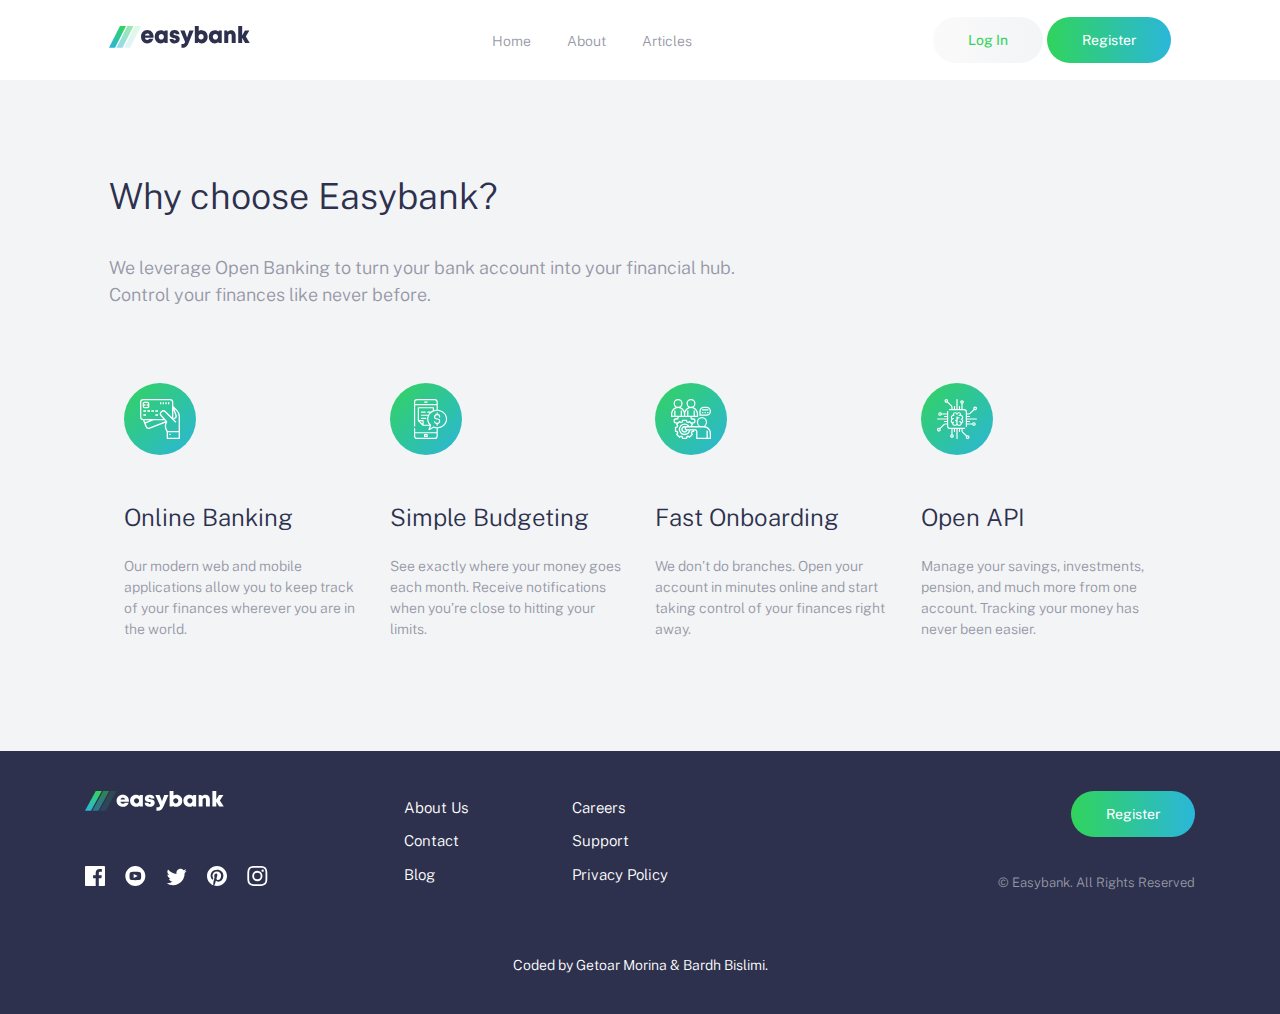
==== about.html @ bcfde4e7 "Initial commit" ====
<!DOCTYPE html>
<html lang="en">
<head>
    <meta charset="UTF-8">
    <meta name="viewport" content="width=device-width, initial-scale=1.0">
  
    <link rel="icon" type="image/png" sizes="32x32" href="./images/favicon-32x32.png">
    <link rel="preconnect" href="https://fonts.googleapis.com"> <link rel="preconnect" href="https://fonts.gstatic.com" crossorigin> <link href="https://fonts.googleapis.com/css2?family=Public+Sans:wght@300&display=swap" rel="stylesheet"> 
    <link rel="stylesheet" href="./style/style.css">
    <link rel="icon" type="image/x-icon" href="./images/favicon-32x32.png">
    <title>Easy Bank | About Us</title>
</head>
<body>

    <header class="header">

        <div class="overlay has-fade">
          
        </div>
        <nav class="container container--pall flex flex-jc-sb flex-ai-c">
          <a href="/" class="header__logo">
            <img src="./images/logo.svg" alt="Easybank">
          </a>
    
          <a id="btnHamburger" href="#" class="header__toggle open hide-for-desktop">
            <span></span>
            <span></span>
            <span></span>
          </a>
    
          <div class="header__links hide-for-mobile">
            <a href="./index.html">Home</a>
            <a href="./about.html">About</a>
            <a href="./articles.html">Articles</a>
          </div>
    
          <div>
            <a href="./login.html" class="button reverse header__cta hide-for-mobile">Log In</a>
            <a href="./register.html" class="button header__cta hide-for-mobile">Register</a>
          </div>

        </nav>
    
        <div class="header__menu has-fade">
          <a href="./index.html">Home</a>
          <a href="./about.html">About</a>
          <a href="./articles.html">Articles</a>
        </div>
    
      </header>

     <section class="feature">

        <div class="feature__content container container--pall">
    
          <div class="feature__intro">
            <h2>Why choose Easybank?</h2>
      
            <p>
              We leverage Open Banking to turn your bank account into your financial hub. Control 
              your finances like never before.
            </p>
          </div>
      
      
          <div class="feature__grid">
      
            <div class="feature__item">
              <div class="feature__icon"><img src="./images/icon-online.svg"></div>
              <div class="feature__title">
                Online Banking
              </div>       
              <div class="feature__description">
                Our modern web and mobile applications allow you to keep track of your finances 
                wherever you are in the world.
              </div>
            </div>
      
      
            <div class="feature__item">
              <div class="feature__icon"><img src="./images/icon-budgeting.svg"></div>
              <div class="feature__title">
                Simple Budgeting
              </div>        
              <div class="feature__description">
                See exactly where your money goes each month. Receive notifications when you’re 
                close to hitting your limits.
              </div>
            </div>
      
      
            <div class="feature__item">
              <div class="feature__icon"><img src="./images/icon-onboarding.svg"></div>
              <div class="feature__title">
                Fast Onboarding
              </div>       
              <div class="feature__description">
                We don’t do branches. Open your account in minutes online and start taking control 
                of your finances right away.
              </div>
            </div>
      
      
            <div class="feature__item">
              <div class="feature__icon"><img src="./images/icon-api.svg"></div>
              <div class="feature__title">
                Open API
              </div>       
              <div class="feature__description">
                Manage your savings, investments, pension, and much more from one account. Tracking 
                your money has never been easier.
              </div>
            </div>
      
      
          </div>
    
        </div>
    
      </section>
    
      <footer class="footer">
        <div class="container">
    
          <a class="footer__logo" href="#">
            <img src="./images/logo-dark.svg">
          </a>
      
          <div class="footer__social">
            <a href="#">
              <svg xmlns="http://www.w3.org/2000/svg" width="20" height="20"><title>Facebook</title><path fill="#FFF" d="M18.896 0H1.104C.494 0 0 .494 0 1.104v17.793C0 19.506.494 20 1.104 20h9.58v-7.745H8.076V9.237h2.606V7.01c0-2.583 1.578-3.99 3.883-3.99 1.104 0 2.052.082 2.329.119v2.7h-1.598c-1.254 0-1.496.597-1.496 1.47v1.928h2.989l-.39 3.018h-2.6V20h5.098c.608 0 1.102-.494 1.102-1.104V1.104C20 .494 19.506 0 18.896 0z"/></svg>
            </a>
      
            <a href="#">
              <svg xmlns="http://www.w3.org/2000/svg" width="21" height="20"><title>Youtube</title><path fill="#FFF" d="M10.333 0c-5.522 0-10 4.478-10 10 0 5.523 4.478 10 10 10 5.523 0 10-4.477 10-10 0-5.522-4.477-10-10-10zm3.701 14.077c-1.752.12-5.653.12-7.402 0C4.735 13.947 4.514 13.018 4.5 10c.014-3.024.237-3.947 2.132-4.077 1.749-.12 5.651-.12 7.402 0 1.898.13 2.118 1.059 2.133 4.077-.015 3.024-.238 3.947-2.133 4.077zM8.667 8.048l4.097 1.949-4.097 1.955V8.048z"/></svg>
            </a>
            
            <a href="#">
              <svg xmlns="http://www.w3.org/2000/svg" width="21" height="18"><title>Twitter</title><path fill="#FFF" d="M20.667 2.797a8.192 8.192 0 01-2.357.646 4.11 4.11 0 001.804-2.27 8.22 8.22 0 01-2.606.996A4.096 4.096 0 0014.513.873c-2.649 0-4.595 2.472-3.997 5.038a11.648 11.648 0 01-8.457-4.287 4.109 4.109 0 001.27 5.478A4.086 4.086 0 011.47 6.59c-.045 1.901 1.317 3.68 3.29 4.075a4.113 4.113 0 01-1.853.07 4.106 4.106 0 003.834 2.85 8.25 8.25 0 01-6.075 1.7 11.616 11.616 0 006.29 1.843c7.618 0 11.922-6.434 11.662-12.205a8.354 8.354 0 002.048-2.124z"/></svg>
            </a>
      
            <a href="#">
              <svg xmlns="http://www.w3.org/2000/svg" width="20" height="20"><title>Pinterest</title><path fill="#FFF" d="M10 0C4.478 0 0 4.477 0 10c0 4.237 2.636 7.855 6.356 9.312-.088-.791-.167-2.005.035-2.868.182-.78 1.172-4.97 1.172-4.97s-.299-.6-.299-1.486c0-1.39.806-2.428 1.81-2.428.852 0 1.264.64 1.264 1.408 0 .858-.545 2.14-.828 3.33-.236.995.5 1.807 1.48 1.807 1.778 0 3.144-1.874 3.144-4.58 0-2.393-1.72-4.068-4.177-4.068-2.845 0-4.515 2.135-4.515 4.34 0 .859.331 1.781.745 2.281a.3.3 0 01.069.288l-.278 1.133c-.044.183-.145.223-.335.134-1.249-.581-2.03-2.407-2.03-3.874 0-3.154 2.292-6.052 6.608-6.052 3.469 0 6.165 2.473 6.165 5.776 0 3.447-2.173 6.22-5.19 6.22-1.013 0-1.965-.525-2.291-1.148l-.623 2.378c-.226.869-.835 1.958-1.244 2.621.937.29 1.931.446 2.962.446 5.522 0 10-4.477 10-10S15.522 0 10 0z"/></svg>
            </a>
      
            <a href="#">
              <svg xmlns="http://www.w3.org/2000/svg" width="21" height="20"><title>Instagram</title><path fill="#FFF" d="M10.333 1.802c2.67 0 2.987.01 4.042.059 2.71.123 3.976 1.409 4.1 4.099.048 1.054.057 1.37.057 4.04 0 2.672-.01 2.988-.058 4.042-.124 2.687-1.386 3.975-4.099 4.099-1.055.048-1.37.058-4.042.058-2.67 0-2.986-.01-4.04-.058-2.717-.124-3.976-1.416-4.1-4.1-.048-1.054-.058-1.37-.058-4.041 0-2.67.01-2.986.058-4.04.124-2.69 1.387-3.977 4.1-4.1 1.054-.048 1.37-.058 4.04-.058zm0-1.802C7.618 0 7.278.012 6.211.06 2.579.227.56 2.242.394 5.877.345 6.944.334 7.284.334 10s.011 3.057.06 4.123c.166 3.632 2.181 5.65 5.816 5.817 1.068.048 1.408.06 4.123.06 2.716 0 3.057-.012 4.124-.06 3.628-.167 5.651-2.182 5.816-5.817.049-1.066.06-1.407.06-4.123s-.011-3.056-.06-4.122C20.11 2.249 18.093.228 14.458.06 13.39.01 13.049 0 10.333 0zm0 4.865a5.135 5.135 0 100 10.27 5.135 5.135 0 000-10.27zm0 8.468a3.333 3.333 0 110-6.666 3.333 3.333 0 010 6.666zm5.339-9.87a1.2 1.2 0 10-.001 2.4 1.2 1.2 0 000-2.4z"/></svg>
            </a>
          </div>
      
          <div class="footer__links col1">
            <a href="#">About Us</a>
            <a href="#">Contact</a>
            <a href="#">Blog</a>
            
          </div>
      
          <div class="footer__links col2">
            <a href="#">Careers</a>
            <a href="#">Support</a>
            <a href="#">Privacy Policy</a>
          </div>
      
          <div class="footer__cta">
            <a href="#" class="button">Register</a>
          </div>
      
          <div class="footer__copyright">
              &copy; Easybank. All Rights Reserved
          </div>
        </div>
    
    <div class="attribution">
      Coded by <a href="#">Getoar Morina</a> & <a href="#">Bardh Bislimi</a>.
    </div>
      </footer>

      <script src="./app/js/script.js"></script>

</body>
</html>
---- style/style.css ----
.has-fade{visibility:hidden}@keyframes fade-in{from{visibility:hidden;opacity:0}1%{visibility:visible;opacity:0}to{visibility:visible;opacity:1}}.fade-in{animation:fade-in 200ms ease-in-out forwards}@keyframes fade-out{from{visibility:visible;opacity:1}99%{visibility:visible;opacity:0}to{visibility:hidden;opacity:0}}.fade-out{animation:fade-out 200ms ease-in-out forwards}html{font-size:100%;box-sizing:border-box}*,* ::before,*::after{box-sizing:inherit}body{margin:0;padding:0;line-height:1.3;font-family:"Public Sans",sans-serif;font-size:.875rem;font-weight:300;color:#9698a6;overflow-x:hidden}@media(min-width: 64em){body{font-size:1.125rem}}body.noscroll{overflow:hidden}h1,h2,h3{font-weight:300;line-height:1.15;color:#2d314d;margin-top:0}h1{font-size:2.31rem;margin-bottom:1.5rem}@media(min-width: 64em){h1{font-size:3.25rem}}a,a:visited,a:hover{text-decoration:none}h2{font-size:1.875rem;margin-bottom:1.5625rem}@media(min-width: 64em){h2{font-size:2.25rem;margin-bottom:2.25rem}}p{line-height:1.5;margin-bottom:2.25rem}.flex{display:flex}.flex-jc-sb{justify-content:space-between}.flex-jc-c{justify-content:center}.flex-ai-c{align-items:center}.container{max-width:69.375rem;margin:0 auto}.container--pall{padding-top:4.375rem;padding-right:1.5rem;padding-bottom:4.375rem;padding-left:1.5rem}@media(min-width: 64em){.container--pall{padding-top:6rem;padding-bottom:6rem}}.container--py{padding-top:4.375rem;padding-bottom:4.375rem}@media(min-width: 64em){.container--py{padding-top:6rem;padding-bottom:6rem}}.container--px{padding-right:1.5rem;padding-left:1.5rem}.container--pt{padding-top:4.375rem}@media(min-width: 64em){.container--pt{padding-top:6rem}}.container--pr{padding-right:1.5rem}.container--pb{padding-bottom:4.375rem}@media(min-width: 64em){.container--pb{padding-bottom:6rem}}.container--pl{padding-left:1.5rem}button,.button{position:relative;display:inline-block;padding:.875rem 2.1875rem;background-image:linear-gradient(to right, hsl(136deg, 65%, 51%), hsl(192deg, 70%, 51%));border:0;border-radius:50px;cursor:pointer;color:#fff;font-weight:400;font-size:.875rem;transition:opacity 300ms ease-in-out}button ::before,.button ::before{content:"";position:absolute;top:0;right:0;bottom:0;left:0;background-color:rgba(255,255,255,.25);opacity:0;transition:opacity 150ms ease-in-out}button:hover::before,.button:hover::before{opacity:1}.reverse{background-image:linear-gradient(to right, hsl(0deg, 0%, 98%), hsl(220deg, 16%, 96%));color:#31d35c}@media(max-width: 63.9375em){.hide-for-mobile{display:none}}@media(min-width: 64em){.hide-for-desktop{display:none}}.header{position:relative;z-index:1}.header.open .header__toggle>span:first-child{transform:rotate(45deg)}.header.open .header__toggle>span:nth-child(2){opacity:0}.header.open .header__toggle>span:last-child{transform:rotate(-45deg)}.header .overlay{opacity:0;position:fixed;top:0;bottom:0;left:0;right:0;background-image:linear-gradient(hsl(233deg, 26%, 24%), transparent)}.header nav{position:relative;background-color:#fff;padding-top:1.0625rem;padding-bottom:1.0625rem}.header__logo img{width:8.8125rem;height:1.375rem}.header__toggle>span{display:block;width:26px;height:2px;background-color:#2d314d;transition:all 300ms ease-in-out;transform-origin:6px 1px}.header__toggle>span:not(:last-child){margin-bottom:3px}.header__menu{position:absolute;background:#fff;padding:1.625rem;border-radius:5px;width:calc(100% - 3rem);left:50%;transform:translateX(-50%);margin-top:1.5rem}.header__menu a{display:block;color:#2d314d;padding:.625rem;text-align:center}.header__links a{position:relative;font-size:.875rem;color:#9698a6;transition:color 300ms ease-in-out}.header__links a:not(:last-child){margin-right:32px}.header__links a::before{content:"";display:block;position:absolute;height:5px;left:0;right:0;bottom:-30px;background:linear-gradient(to right, hsl(136deg, 65%, 51%), hsl(192deg, 70%, 51%));opacity:0;transition:opacity 300ms ease-in-out}.header__links a:hover{color:#2d314d}.header__links a:hover::before{opacity:1}.hero{background-color:#fafafa}@media(min-width: 64em){.hero .container{display:flex;align-items:center}}.hero__image{position:relative;background-image:url("../images/bg-intro-mobile.svg");background-size:cover;background-repeat:no-repeat;background-position:center center;min-height:17.5rem}@media(min-width: 40em){.hero__image{min-height:25rem;background-position:center 70%}}@media(min-width: 64em){.hero__image{flex:3;order:2;height:41rem;background-image:none}}@media(min-width: 64em){.hero__image::before{content:"";position:absolute;height:100%;background-image:url("../images/bg-intro-desktop.svg");background-repeat:no-repeat;background-position:center bottom;width:150%;background-size:122%;background-position:0% 83%}}.hero__image::after{content:"";position:absolute;width:100%;height:100%;background-image:url("../images/image-mockups.png");background-size:93%;background-repeat:no-repeat;background-position:center bottom}@media(min-width: 40em){.hero__image::after{background-size:52%}}@media(min-width: 64em){.hero__image::after{width:120%;height:122%;background-size:94%;background-position:center 150%;left:22%}}.hero__text{text-align:center}@media(min-width: 64em){.hero__text{flex:2;order:1;text-align:left}}.feature{background-color:#f3f4f6;text-align:center}@media(min-width: 40em){.feature{text-align:left}}.feature__intro{margin-bottom:3.75rem}@media(min-width: 64em){.feature__intro{width:60%}}@media(min-width: 40em){.feature__grid{display:flex;flex-wrap:wrap}}.feature__item{padding:.9375rem}@media(min-width: 40em){.feature__item{flex:1 0 50%}}@media(min-width: 64em){.feature__item{flex:1}}.feature__icon{margin-bottom:1.875}@media(min-width: 64em){.feature__icon{margin-bottom:2.75rem}}.feature__title{font-weight:300;line-height:1.15;color:#2d314d;font-size:1.25rem;margin-bottom:1rem}@media(min-width: 64em){.feature__title{font-size:1.5rem;margin-bottom:1.5rem}}.feature__description{font-size:.875rem;line-height:1.5}.articles{background-color:#fafafa}.article__grid{display:grid;grid-template-columns:1fr;gap:1.875rem}@media(min-width: 40em){.article__grid{grid-template-columns:repeat(2, 1fr)}}@media(min-width: 64em){.article__grid{grid-template-columns:repeat(4, 1fr)}}.article__item{background-color:#fff;border-radius:.3125rem;overflow:hidden;box-shadow:0px 3px 12px rgba(0,0,0,.15);transition:all 150ms ease-in-out}.article__item:hover{transform:scale(1.05)}.article__image{height:12.5rem;background-size:cover;background-repeat:no-repeat;background-position:center center}.article__text{color:#9698a6;padding:1.875rem 1.875rem 2.5rem 1.875rem}@media(min-width: 40em){.article__text{padding:1.875rem 1.562rem}}.article__author{font-size:.625rem;margin-bottom:.75rem}.article__title{color:#2d314d;font-size:1.0625rem;line-height:1.2;margin-bottom:.5rem;transition:color 150ms ease-in-out}.article__title:hover{color:#31d35c}.article__description{font-size:.8125rem}.footer{background-color:#2d314d;color:#fff;padding:2.5rem;text-align:center}@media(min-width: 64em){.footer .container{display:grid;grid-template-columns:2fr 1fr 1fr 3fr;grid-template-rows:1fr auto;grid-template-areas:"logo links1 links2 cta" "social links1 links2 copyright";gap:1rem;justify-items:start}}.footer a{color:#fff}.footer__logo{display:inline-block}@media(max-width: 63.9375em){.footer__logo{margin-bottom:1.875rem}}@media(min-width: 64em){.footer__logo{grid-area:logo}}@media(max-width: 63.9375em){.footer__social{margin-bottom:1.875rem}}@media(min-width: 64em){.footer__social{grid-area:social;align-self:end}}.footer__social a{height:1.25rem;display:inline-block}.footer__social a svg path{transition:fill 150ms ease-in-out}.footer__social a:hover svg path{fill:#31d35c}.footer__social a:not(:last-child){margin-right:1rem}.footer__links{font-size:.9375rem;display:flex;flex-direction:column;align-items:center}@media(min-width: 64em){.footer__links{align-items:start;justify-content:space-between}}@media(min-width: 64em){.footer__links.col1{grid-area:links1}}@media(max-width: 63.9375em){.footer__links.col2{margin-bottom:1.875rem}}@media(min-width: 64em){.footer__links.col2{grid-area:links2}}.footer__links a{line-height:2.25;transition:color 150ms ease-in-out}.footer__links a:hover{color:#31d35c}@media(min-width: 64em){.footer__cta{grid-area:cta;text-align:right;justify-self:end}}@media(max-width: 63.9375em){.footer__cta a.button{margin-bottom:1.875rem}}.footer__copyright{font-size:.8125rem;color:#9698a6}@media(min-width: 64em){.footer__copyright{grid-area:copyright;align-self:end;justify-self:end}}.footer .attribution{margin-top:4rem;font-size:.875rem}.footer .attribution a{color:#fff;transition:color 150ms ease-in-out}.footer .attribution a:hover{color:#31d35c}.login{background-color:#f3f4f6;text-align:center}.register{background-color:#f3f4f6;text-align:center}/*# sourceMappingURL=style.css.map */
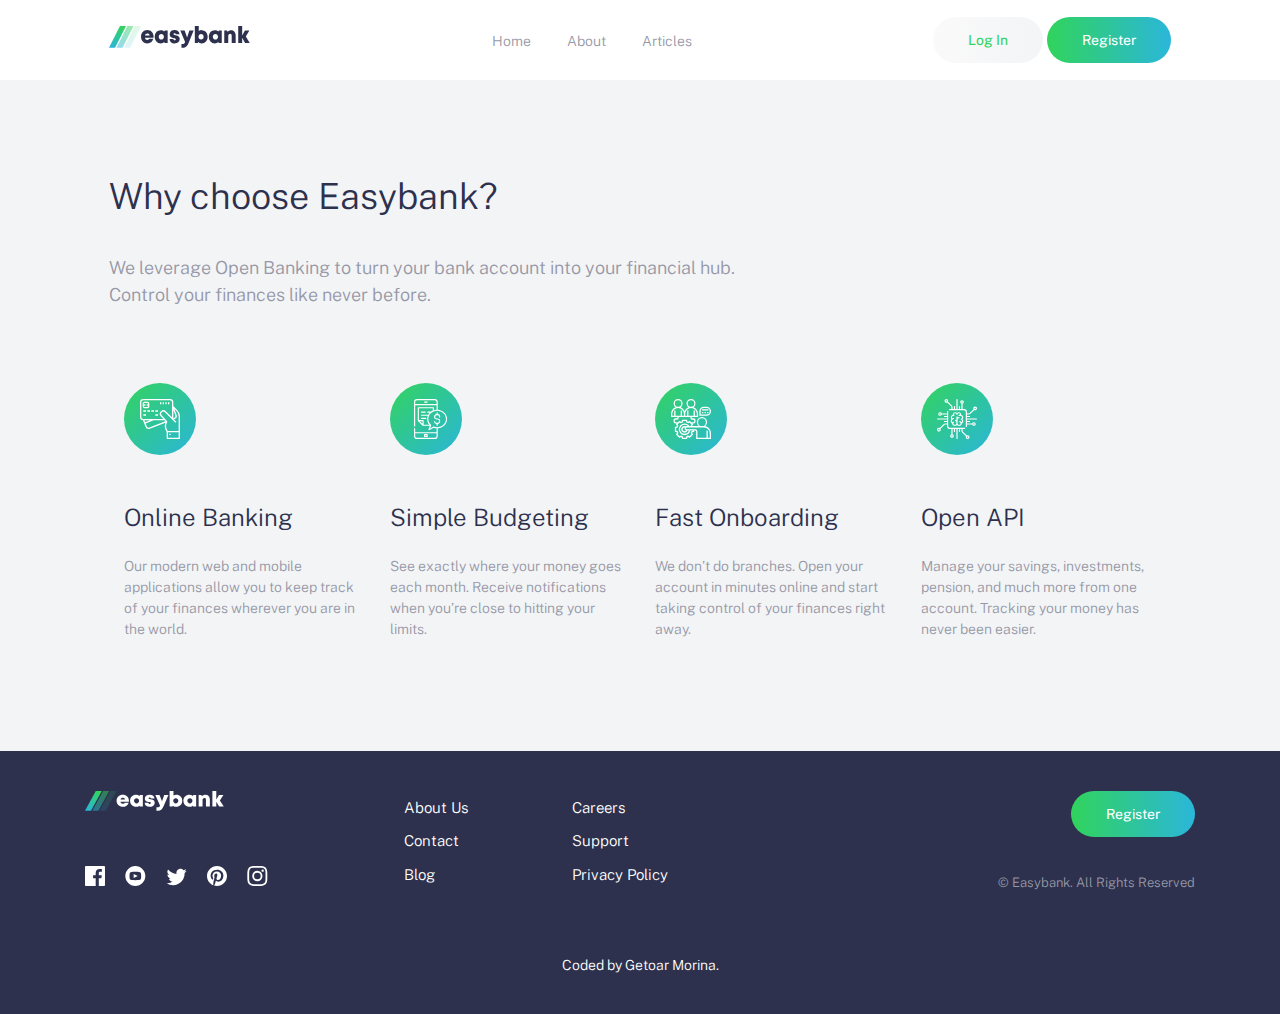
==== commit 6c19163c: "footer" ====
--- a/about.html
+++ b/about.html
@@ -18,7 +18,7 @@
           
         </div>
         <nav class="container container--pall flex flex-jc-sb flex-ai-c">
-          <a href="/" class="header__logo">
+          <a href="./index.html" class="header__logo">
             <img src="./images/logo.svg" alt="Easybank">
           </a>
     
@@ -34,7 +34,7 @@
             <a href="./articles.html">Articles</a>
           </div>
     
-          <div>
+          <div class="hide-for-mobile">
             <a href="./login.html" class="button reverse header__cta hide-for-mobile">Log In</a>
             <a href="./register.html" class="button header__cta hide-for-mobile">Register</a>
           </div>
@@ -45,6 +45,8 @@
           <a href="./index.html">Home</a>
           <a href="./about.html">About</a>
           <a href="./articles.html">Articles</a>
+          <a href="./login.html">Log in</a>
+          <a href="./register.html">Register</a>
         </div>
     
       </header>
@@ -162,7 +164,7 @@
           </div>
       
           <div class="footer__cta">
-            <a href="#" class="button">Register</a>
+            <a href="./register.html" class="button">Register</a>
           </div>
       
           <div class="footer__copyright">
@@ -171,7 +173,7 @@
         </div>
     
     <div class="attribution">
-      Coded by <a href="#">Getoar Morina</a> & <a href="#">Bardh Bislimi</a>.
+      Coded by <a href="#">Getoar Morina</a>.
     </div>
       </footer>
 
--- a/style/style.css
+++ b/style/style.css
@@ -1 +1,637 @@
-.has-fade{visibility:hidden}@keyframes fade-in{from{visibility:hidden;opacity:0}1%{visibility:visible;opacity:0}to{visibility:visible;opacity:1}}.fade-in{animation:fade-in 200ms ease-in-out forwards}@keyframes fade-out{from{visibility:visible;opacity:1}99%{visibility:visible;opacity:0}to{visibility:hidden;opacity:0}}.fade-out{animation:fade-out 200ms ease-in-out forwards}html{font-size:100%;box-sizing:border-box}*,* ::before,*::after{box-sizing:inherit}body{margin:0;padding:0;line-height:1.3;font-family:"Public Sans",sans-serif;font-size:.875rem;font-weight:300;color:#9698a6;overflow-x:hidden}@media(min-width: 64em){body{font-size:1.125rem}}body.noscroll{overflow:hidden}h1,h2,h3{font-weight:300;line-height:1.15;color:#2d314d;margin-top:0}h1{font-size:2.31rem;margin-bottom:1.5rem}@media(min-width: 64em){h1{font-size:3.25rem}}a,a:visited,a:hover{text-decoration:none}h2{font-size:1.875rem;margin-bottom:1.5625rem}@media(min-width: 64em){h2{font-size:2.25rem;margin-bottom:2.25rem}}p{line-height:1.5;margin-bottom:2.25rem}.flex{display:flex}.flex-jc-sb{justify-content:space-between}.flex-jc-c{justify-content:center}.flex-ai-c{align-items:center}.container{max-width:69.375rem;margin:0 auto}.container--pall{padding-top:4.375rem;padding-right:1.5rem;padding-bottom:4.375rem;padding-left:1.5rem}@media(min-width: 64em){.container--pall{padding-top:6rem;padding-bottom:6rem}}.container--py{padding-top:4.375rem;padding-bottom:4.375rem}@media(min-width: 64em){.container--py{padding-top:6rem;padding-bottom:6rem}}.container--px{padding-right:1.5rem;padding-left:1.5rem}.container--pt{padding-top:4.375rem}@media(min-width: 64em){.container--pt{padding-top:6rem}}.container--pr{padding-right:1.5rem}.container--pb{padding-bottom:4.375rem}@media(min-width: 64em){.container--pb{padding-bottom:6rem}}.container--pl{padding-left:1.5rem}button,.button{position:relative;display:inline-block;padding:.875rem 2.1875rem;background-image:linear-gradient(to right, hsl(136deg, 65%, 51%), hsl(192deg, 70%, 51%));border:0;border-radius:50px;cursor:pointer;color:#fff;font-weight:400;font-size:.875rem;transition:opacity 300ms ease-in-out}button ::before,.button ::before{content:"";position:absolute;top:0;right:0;bottom:0;left:0;background-color:rgba(255,255,255,.25);opacity:0;transition:opacity 150ms ease-in-out}button:hover::before,.button:hover::before{opacity:1}.reverse{background-image:linear-gradient(to right, hsl(0deg, 0%, 98%), hsl(220deg, 16%, 96%));color:#31d35c}@media(max-width: 63.9375em){.hide-for-mobile{display:none}}@media(min-width: 64em){.hide-for-desktop{display:none}}.header{position:relative;z-index:1}.header.open .header__toggle>span:first-child{transform:rotate(45deg)}.header.open .header__toggle>span:nth-child(2){opacity:0}.header.open .header__toggle>span:last-child{transform:rotate(-45deg)}.header .overlay{opacity:0;position:fixed;top:0;bottom:0;left:0;right:0;background-image:linear-gradient(hsl(233deg, 26%, 24%), transparent)}.header nav{position:relative;background-color:#fff;padding-top:1.0625rem;padding-bottom:1.0625rem}.header__logo img{width:8.8125rem;height:1.375rem}.header__toggle>span{display:block;width:26px;height:2px;background-color:#2d314d;transition:all 300ms ease-in-out;transform-origin:6px 1px}.header__toggle>span:not(:last-child){margin-bottom:3px}.header__menu{position:absolute;background:#fff;padding:1.625rem;border-radius:5px;width:calc(100% - 3rem);left:50%;transform:translateX(-50%);margin-top:1.5rem}.header__menu a{display:block;color:#2d314d;padding:.625rem;text-align:center}.header__links a{position:relative;font-size:.875rem;color:#9698a6;transition:color 300ms ease-in-out}.header__links a:not(:last-child){margin-right:32px}.header__links a::before{content:"";display:block;position:absolute;height:5px;left:0;right:0;bottom:-30px;background:linear-gradient(to right, hsl(136deg, 65%, 51%), hsl(192deg, 70%, 51%));opacity:0;transition:opacity 300ms ease-in-out}.header__links a:hover{color:#2d314d}.header__links a:hover::before{opacity:1}.hero{background-color:#fafafa}@media(min-width: 64em){.hero .container{display:flex;align-items:center}}.hero__image{position:relative;background-image:url("../images/bg-intro-mobile.svg");background-size:cover;background-repeat:no-repeat;background-position:center center;min-height:17.5rem}@media(min-width: 40em){.hero__image{min-height:25rem;background-position:center 70%}}@media(min-width: 64em){.hero__image{flex:3;order:2;height:41rem;background-image:none}}@media(min-width: 64em){.hero__image::before{content:"";position:absolute;height:100%;background-image:url("../images/bg-intro-desktop.svg");background-repeat:no-repeat;background-position:center bottom;width:150%;background-size:122%;background-position:0% 83%}}.hero__image::after{content:"";position:absolute;width:100%;height:100%;background-image:url("../images/image-mockups.png");background-size:93%;background-repeat:no-repeat;background-position:center bottom}@media(min-width: 40em){.hero__image::after{background-size:52%}}@media(min-width: 64em){.hero__image::after{width:120%;height:122%;background-size:94%;background-position:center 150%;left:22%}}.hero__text{text-align:center}@media(min-width: 64em){.hero__text{flex:2;order:1;text-align:left}}.feature{background-color:#f3f4f6;text-align:center}@media(min-width: 40em){.feature{text-align:left}}.feature__intro{margin-bottom:3.75rem}@media(min-width: 64em){.feature__intro{width:60%}}@media(min-width: 40em){.feature__grid{display:flex;flex-wrap:wrap}}.feature__item{padding:.9375rem}@media(min-width: 40em){.feature__item{flex:1 0 50%}}@media(min-width: 64em){.feature__item{flex:1}}.feature__icon{margin-bottom:1.875}@media(min-width: 64em){.feature__icon{margin-bottom:2.75rem}}.feature__title{font-weight:300;line-height:1.15;color:#2d314d;font-size:1.25rem;margin-bottom:1rem}@media(min-width: 64em){.feature__title{font-size:1.5rem;margin-bottom:1.5rem}}.feature__description{font-size:.875rem;line-height:1.5}.articles{background-color:#fafafa}.article__grid{display:grid;grid-template-columns:1fr;gap:1.875rem}@media(min-width: 40em){.article__grid{grid-template-columns:repeat(2, 1fr)}}@media(min-width: 64em){.article__grid{grid-template-columns:repeat(4, 1fr)}}.article__item{background-color:#fff;border-radius:.3125rem;overflow:hidden;box-shadow:0px 3px 12px rgba(0,0,0,.15);transition:all 150ms ease-in-out}.article__item:hover{transform:scale(1.05)}.article__image{height:12.5rem;background-size:cover;background-repeat:no-repeat;background-position:center center}.article__text{color:#9698a6;padding:1.875rem 1.875rem 2.5rem 1.875rem}@media(min-width: 40em){.article__text{padding:1.875rem 1.562rem}}.article__author{font-size:.625rem;margin-bottom:.75rem}.article__title{color:#2d314d;font-size:1.0625rem;line-height:1.2;margin-bottom:.5rem;transition:color 150ms ease-in-out}.article__title:hover{color:#31d35c}.article__description{font-size:.8125rem}.footer{background-color:#2d314d;color:#fff;padding:2.5rem;text-align:center}@media(min-width: 64em){.footer .container{display:grid;grid-template-columns:2fr 1fr 1fr 3fr;grid-template-rows:1fr auto;grid-template-areas:"logo links1 links2 cta" "social links1 links2 copyright";gap:1rem;justify-items:start}}.footer a{color:#fff}.footer__logo{display:inline-block}@media(max-width: 63.9375em){.footer__logo{margin-bottom:1.875rem}}@media(min-width: 64em){.footer__logo{grid-area:logo}}@media(max-width: 63.9375em){.footer__social{margin-bottom:1.875rem}}@media(min-width: 64em){.footer__social{grid-area:social;align-self:end}}.footer__social a{height:1.25rem;display:inline-block}.footer__social a svg path{transition:fill 150ms ease-in-out}.footer__social a:hover svg path{fill:#31d35c}.footer__social a:not(:last-child){margin-right:1rem}.footer__links{font-size:.9375rem;display:flex;flex-direction:column;align-items:center}@media(min-width: 64em){.footer__links{align-items:start;justify-content:space-between}}@media(min-width: 64em){.footer__links.col1{grid-area:links1}}@media(max-width: 63.9375em){.footer__links.col2{margin-bottom:1.875rem}}@media(min-width: 64em){.footer__links.col2{grid-area:links2}}.footer__links a{line-height:2.25;transition:color 150ms ease-in-out}.footer__links a:hover{color:#31d35c}@media(min-width: 64em){.footer__cta{grid-area:cta;text-align:right;justify-self:end}}@media(max-width: 63.9375em){.footer__cta a.button{margin-bottom:1.875rem}}.footer__copyright{font-size:.8125rem;color:#9698a6}@media(min-width: 64em){.footer__copyright{grid-area:copyright;align-self:end;justify-self:end}}.footer .attribution{margin-top:4rem;font-size:.875rem}.footer .attribution a{color:#fff;transition:color 150ms ease-in-out}.footer .attribution a:hover{color:#31d35c}.login{background-color:#f3f4f6;text-align:center}.register{background-color:#f3f4f6;text-align:center}/*# sourceMappingURL=style.css.map */+.has-fade {
+  visibility: hidden;
+}
+@keyframes fade-in {
+  from {
+    visibility: hidden;
+    opacity: 0;
+  }
+  1% {
+    visibility: visible;
+    opacity: 0;
+  }
+  to {
+    visibility: visible;
+    opacity: 1;
+  }
+}
+.fade-in {
+  animation: fade-in 200ms ease-in-out forwards;
+}
+@keyframes fade-out {
+  from {
+    visibility: visible;
+    opacity: 1;
+  }
+  99% {
+    visibility: visible;
+    opacity: 0;
+  }
+  to {
+    visibility: hidden;
+    opacity: 0;
+  }
+}
+.fade-out {
+  animation: fade-out 200ms ease-in-out forwards;
+}
+html {
+  font-size: 100%;
+  box-sizing: border-box;
+}
+*,
+* ::before,
+*::after {
+  box-sizing: inherit;
+}
+body {
+  margin: 0;
+  padding: 0;
+  line-height: 1.3;
+  font-family: "Public Sans", sans-serif;
+  font-size: 0.875rem;
+  font-weight: 300;
+  color: #9698a6;
+  overflow-x: hidden;
+}
+@media (min-width: 64em) {
+  body {
+    font-size: 1.125rem;
+  }
+}
+body.noscroll {
+  overflow: hidden;
+}
+h1,
+h2,
+h3 {
+  font-weight: 300;
+  line-height: 1.15;
+  color: #2d314d;
+  margin-top: 0;
+}
+h1 {
+  font-size: 2.31rem;
+  margin-bottom: 1.5rem;
+}
+@media (min-width: 64em) {
+  h1 {
+    font-size: 3.25rem;
+  }
+}
+a,
+a:visited,
+a:hover {
+  text-decoration: none;
+}
+h2 {
+  font-size: 1.875rem;
+  margin-bottom: 1.5625rem;
+}
+@media (min-width: 64em) {
+  h2 {
+    font-size: 2.25rem;
+    margin-bottom: 2.25rem;
+  }
+}
+p {
+  line-height: 1.5;
+  margin-bottom: 2.25rem;
+}
+.flex {
+  display: flex;
+}
+.flex-jc-sb {
+  justify-content: space-between;
+}
+.flex-jc-c {
+  justify-content: center;
+}
+.flex-ai-c {
+  align-items: center;
+}
+.container {
+  max-width: 69.375rem;
+  margin: 0 auto;
+}
+.container--pall {
+  padding-top: 4.375rem;
+  padding-right: 1.5rem;
+  padding-bottom: 4.375rem;
+  padding-left: 1.5rem;
+}
+@media (min-width: 64em) {
+  .container--pall {
+    padding-top: 6rem;
+    padding-bottom: 6rem;
+  }
+}
+.container--py {
+  padding-top: 4.375rem;
+  padding-bottom: 4.375rem;
+}
+@media (min-width: 64em) {
+  .container--py {
+    padding-top: 6rem;
+    padding-bottom: 6rem;
+  }
+}
+.container--px {
+  padding-right: 1.5rem;
+  padding-left: 1.5rem;
+}
+.container--pt {
+  padding-top: 4.375rem;
+}
+@media (min-width: 64em) {
+  .container--pt {
+    padding-top: 6rem;
+  }
+}
+.container--pr {
+  padding-right: 1.5rem;
+}
+.container--pb {
+  padding-bottom: 4.375rem;
+}
+@media (min-width: 64em) {
+  .container--pb {
+    padding-bottom: 6rem;
+  }
+}
+.container--pl {
+  padding-left: 1.5rem;
+}
+button,
+.button {
+  position: relative;
+  display: inline-block;
+  padding: 0.875rem 2.1875rem;
+  background-image: linear-gradient(
+    to right,
+    hsl(136deg, 65%, 51%),
+    hsl(192deg, 70%, 51%)
+  );
+  border: 0;
+  border-radius: 50px;
+  cursor: pointer;
+  color: #fff;
+  font-weight: 400;
+  font-size: 0.875rem;
+  transition: opacity 300ms ease-in-out;
+}
+button ::before,
+.button ::before {
+  content: "";
+  position: absolute;
+  top: 0;
+  right: 0;
+  bottom: 0;
+  left: 0;
+  background-color: rgba(255, 255, 255, 0.25);
+  opacity: 0;
+  transition: opacity 150ms ease-in-out;
+}
+button:hover::before,
+.button:hover::before {
+  opacity: 1;
+}
+.reverse {
+  background-image: linear-gradient(
+    to right,
+    hsl(0deg, 0%, 98%),
+    hsl(220deg, 16%, 96%)
+  );
+  color: #31d35c;
+}
+@media (max-width: 63.9375em) {
+  .hide-for-mobile {
+    display: none;
+  }
+}
+@media (min-width: 64em) {
+  .hide-for-desktop {
+    display: none;
+  }
+}
+.header {
+  position: relative;
+  z-index: 1;
+}
+.header.open .header__toggle > span:first-child {
+  transform: rotate(45deg);
+}
+.header.open .header__toggle > span:nth-child(2) {
+  opacity: 0;
+}
+.header.open .header__toggle > span:last-child {
+  transform: rotate(-45deg);
+}
+.header .overlay {
+  opacity: 0;
+  position: fixed;
+  top: 0;
+  bottom: 0;
+  left: 0;
+  right: 0;
+  background-image: linear-gradient(hsl(233deg, 26%, 24%), transparent);
+}
+.header nav {
+  position: relative;
+  background-color: #fff;
+  padding-top: 1.0625rem;
+  padding-bottom: 1.0625rem;
+}
+.header__logo img {
+  width: 8.8125rem;
+  height: 1.375rem;
+}
+.header__toggle > span {
+  display: block;
+  width: 26px;
+  height: 2px;
+  background-color: #2d314d;
+  transition: all 300ms ease-in-out;
+  transform-origin: 6px 1px;
+}
+.header__toggle > span:not(:last-child) {
+  margin-bottom: 3px;
+}
+.header__menu {
+  position: absolute;
+  background: #fff;
+  padding: 1.625rem;
+  border-radius: 5px;
+  width: calc(100% - 3rem);
+  left: 50%;
+  transform: translateX(-50%);
+  margin-top: 1.5rem;
+}
+.header__menu a {
+  display: block;
+  color: #2d314d;
+  padding: 0.625rem;
+  text-align: center;
+}
+.header__links a {
+  position: relative;
+  font-size: 0.875rem;
+  color: #9698a6;
+  transition: color 300ms ease-in-out;
+}
+.header__links a:not(:last-child) {
+  margin-right: 32px;
+}
+.header__links a::before {
+  content: "";
+  display: block;
+  position: absolute;
+  height: 5px;
+  left: 0;
+  right: 0;
+  bottom: -30px;
+  background: linear-gradient(
+    to right,
+    hsl(136deg, 65%, 51%),
+    hsl(192deg, 70%, 51%)
+  );
+  opacity: 0;
+  transition: opacity 300ms ease-in-out;
+}
+.header__links a:hover {
+  color: #2d314d;
+}
+.header__links a:hover::before {
+  opacity: 1;
+}
+.hero {
+  background-color: #fafafa;
+}
+@media (min-width: 64em) {
+  .hero .container {
+    display: flex;
+    align-items: center;
+  }
+}
+.hero__image {
+  position: relative;
+  background-image: url("../images/bg-intro-mobile.svg");
+  background-size: cover;
+  background-repeat: no-repeat;
+  background-position: center center;
+  min-height: 17.5rem;
+}
+@media (min-width: 40em) {
+  .hero__image {
+    min-height: 25rem;
+    background-position: center 70%;
+  }
+}
+@media (min-width: 64em) {
+  .hero__image {
+    flex: 3;
+    order: 2;
+    height: 41rem;
+    background-image: none;
+  }
+}
+@media (min-width: 64em) {
+  .hero__image::before {
+    content: "";
+    position: absolute;
+    height: 100%;
+    background-image: url("../images/bg-intro-desktop.svg");
+    background-repeat: no-repeat;
+    background-position: center bottom;
+    width: 150%;
+    background-size: 122%;
+    background-position: 0% 83%;
+  }
+}
+.hero__image::after {
+  content: "";
+  position: absolute;
+  width: 100%;
+  height: 100%;
+  background-image: url("../images/image-mockups.png");
+  background-size: 93%;
+  background-repeat: no-repeat;
+  background-position: center bottom;
+}
+@media (min-width: 40em) {
+  .hero__image::after {
+    background-size: 52%;
+  }
+}
+@media (min-width: 64em) {
+  .hero__image::after {
+    width: 120%;
+    height: 122%;
+    background-size: 94%;
+    background-position: center 150%;
+    left: 22%;
+  }
+}
+.hero__text {
+  text-align: center;
+}
+@media (min-width: 64em) {
+  .hero__text {
+    flex: 2;
+    order: 1;
+    text-align: left;
+  }
+}
+.feature {
+  background-color: #f3f4f6;
+  text-align: center;
+}
+@media (min-width: 40em) {
+  .feature {
+    text-align: left;
+  }
+}
+.feature__intro {
+  margin-bottom: 3.75rem;
+}
+@media (min-width: 64em) {
+  .feature__intro {
+    width: 60%;
+  }
+}
+@media (min-width: 40em) {
+  .feature__grid {
+    display: flex;
+    flex-wrap: wrap;
+  }
+}
+.feature__item {
+  padding: 0.9375rem;
+}
+@media (min-width: 40em) {
+  .feature__item {
+    flex: 1 0 50%;
+  }
+}
+@media (min-width: 64em) {
+  .feature__item {
+    flex: 1;
+  }
+}
+.feature__icon {
+  margin-bottom: 1.875;
+}
+@media (min-width: 64em) {
+  .feature__icon {
+    margin-bottom: 2.75rem;
+  }
+}
+.feature__title {
+  font-weight: 300;
+  line-height: 1.15;
+  color: #2d314d;
+  font-size: 1.25rem;
+  margin-bottom: 1rem;
+}
+@media (min-width: 64em) {
+  .feature__title {
+    font-size: 1.5rem;
+    margin-bottom: 1.5rem;
+  }
+}
+.feature__description {
+  font-size: 0.875rem;
+  line-height: 1.5;
+}
+.articles {
+  background-color: #fafafa;
+}
+.article__grid {
+  display: grid;
+  grid-template-columns: 1fr;
+  gap: 1.875rem;
+}
+@media (min-width: 40em) {
+  .article__grid {
+    grid-template-columns: repeat(2, 1fr);
+  }
+}
+@media (min-width: 64em) {
+  .article__grid {
+    grid-template-columns: repeat(4, 1fr);
+  }
+}
+.article__item {
+  background-color: #fff;
+  border-radius: 0.3125rem;
+  overflow: hidden;
+  box-shadow: 0px 3px 12px rgba(0, 0, 0, 0.15);
+  transition: all 150ms ease-in-out;
+}
+.article__item:hover {
+  transform: scale(1.05);
+}
+.article__image {
+  height: 12.5rem;
+  background-size: cover;
+  background-repeat: no-repeat;
+  background-position: center center;
+}
+.article__text {
+  color: #9698a6;
+  padding: 1.875rem 1.875rem 2.5rem 1.875rem;
+}
+@media (min-width: 40em) {
+  .article__text {
+    padding: 1.875rem 1.562rem;
+  }
+}
+.article__author {
+  font-size: 0.625rem;
+  margin-bottom: 0.75rem;
+}
+.article__title {
+  color: #2d314d;
+  font-size: 1.0625rem;
+  line-height: 1.2;
+  margin-bottom: 0.5rem;
+  transition: color 150ms ease-in-out;
+}
+.article__title:hover {
+  color: #31d35c;
+}
+.article__description {
+  font-size: 0.8125rem;
+}
+.footer {
+  background-color: #2d314d;
+  color: #fff;
+  padding: 2.5rem;
+  text-align: center;
+}
+@media (min-width: 64em) {
+  .footer .container {
+    display: grid;
+    grid-template-columns: 2fr 1fr 1fr 3fr;
+    grid-template-rows: 1fr auto;
+    grid-template-areas: "logo links1 links2 cta" "social links1 links2 copyright";
+    gap: 1rem;
+    justify-items: start;
+  }
+}
+.footer a {
+  color: #fff;
+}
+.footer__logo {
+  display: inline-block;
+}
+@media (max-width: 63.9375em) {
+  .footer__logo {
+    margin-bottom: 1.875rem;
+  }
+}
+@media (min-width: 64em) {
+  .footer__logo {
+    grid-area: logo;
+  }
+}
+@media (max-width: 63.9375em) {
+  .footer__social {
+    margin-bottom: 1.875rem;
+  }
+}
+@media (min-width: 64em) {
+  .footer__social {
+    grid-area: social;
+    align-self: end;
+  }
+}
+.footer__social a {
+  height: 1.25rem;
+  display: inline-block;
+}
+.footer__social a svg path {
+  transition: fill 150ms ease-in-out;
+}
+.footer__social a:hover svg path {
+  fill: #31d35c;
+}
+.footer__social a:not(:last-child) {
+  margin-right: 1rem;
+}
+.footer__links {
+  font-size: 0.9375rem;
+  display: flex;
+  flex-direction: column;
+  align-items: center;
+}
+@media (min-width: 64em) {
+  .footer__links {
+    align-items: start;
+    justify-content: space-between;
+  }
+}
+@media (min-width: 64em) {
+  .footer__links.col1 {
+    grid-area: links1;
+  }
+}
+@media (max-width: 63.9375em) {
+  .footer__links.col2 {
+    margin-bottom: 1.875rem;
+  }
+}
+@media (min-width: 64em) {
+  .footer__links.col2 {
+    grid-area: links2;
+  }
+}
+.footer__links a {
+  line-height: 2.25;
+  transition: color 150ms ease-in-out;
+}
+.footer__links a:hover {
+  color: #31d35c;
+}
+@media (min-width: 64em) {
+  .footer__cta {
+    grid-area: cta;
+    text-align: right;
+    justify-self: end;
+  }
+}
+@media (max-width: 63.9375em) {
+  .footer__cta a.button {
+    margin-bottom: 1.875rem;
+  }
+}
+.footer__copyright {
+  font-size: 0.8125rem;
+  color: #9698a6;
+}
+@media (min-width: 64em) {
+  .footer__copyright {
+    grid-area: copyright;
+    align-self: end;
+    justify-self: end;
+  }
+}
+.footer .attribution {
+  margin-top: 4rem;
+  font-size: 0.875rem;
+}
+.footer .attribution a {
+  color: #fff;
+  transition: color 150ms ease-in-out;
+}
+.footer .attribution a:hover {
+  color: #31d35c;
+}
+.login {
+  background-color: #f3f4f6;
+  text-align: center;
+}
+.register {
+  background-color: #f3f4f6;
+  text-align: center;
+}
